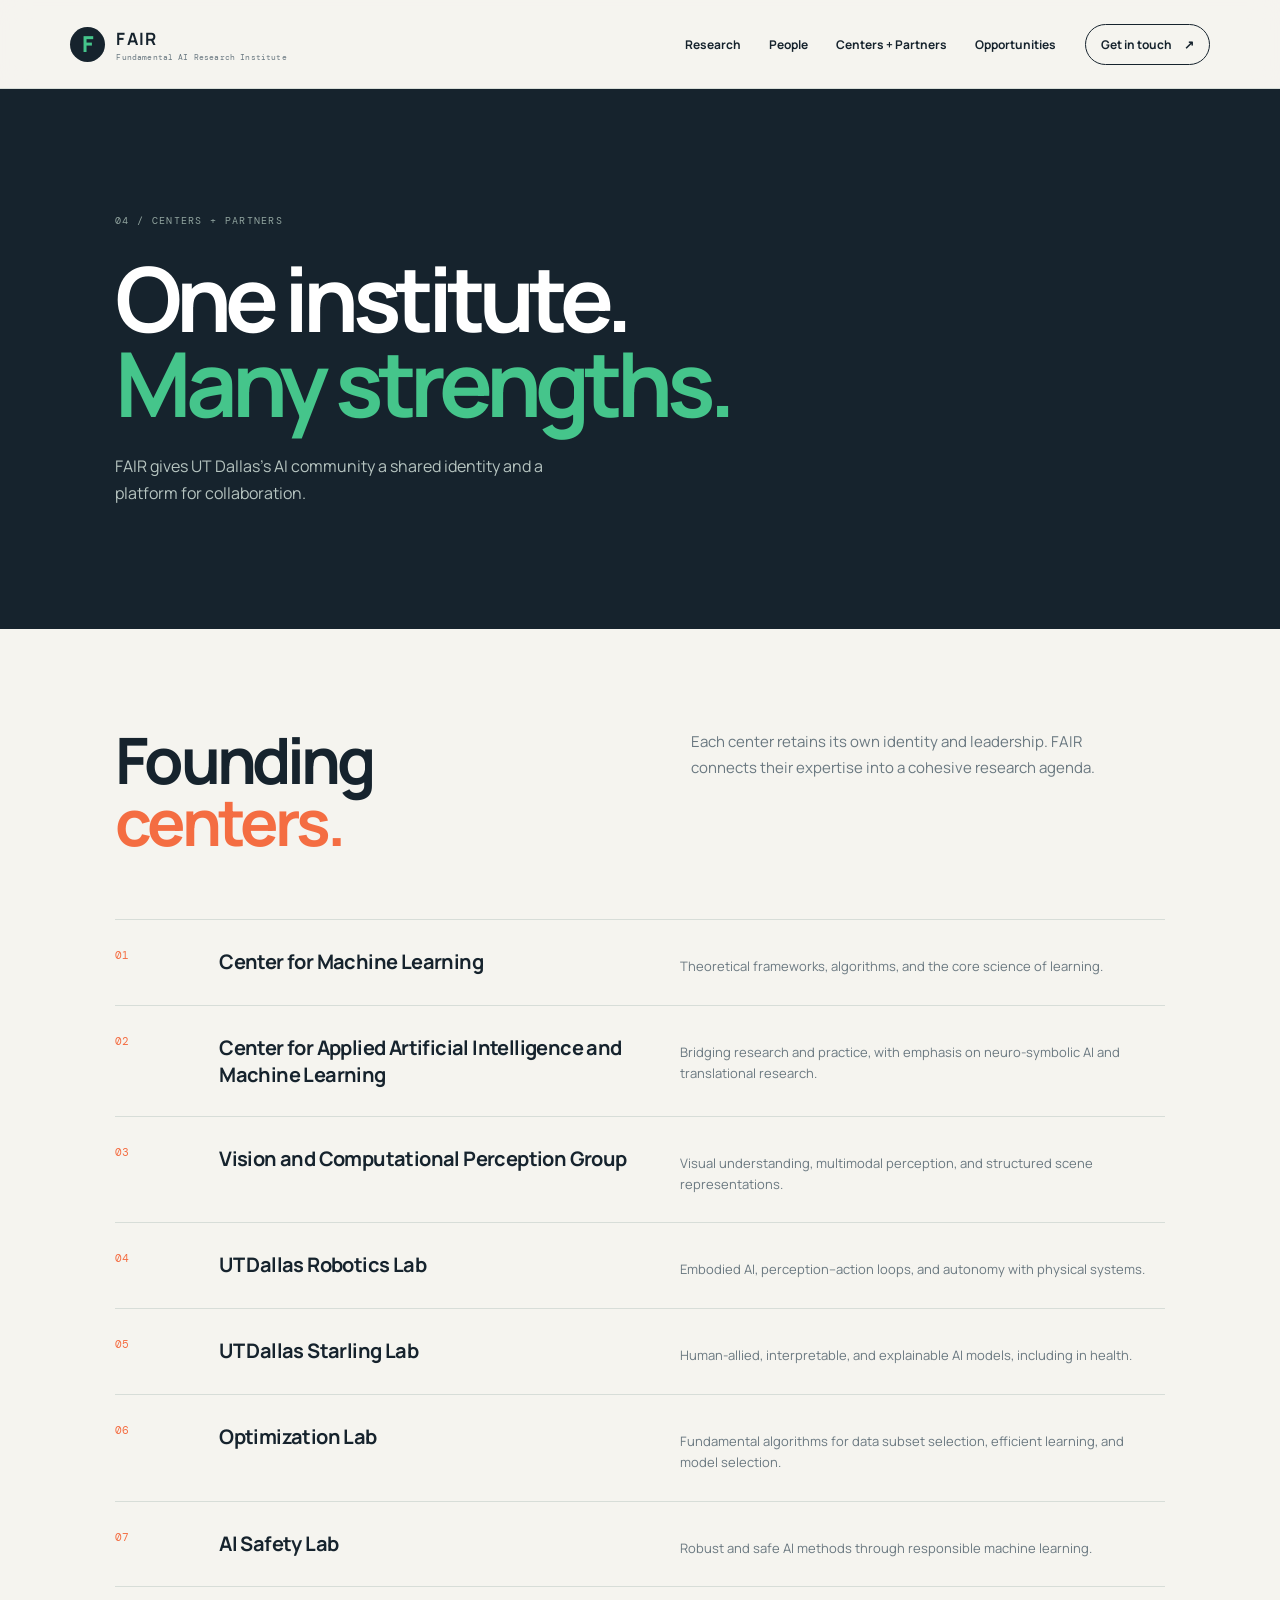
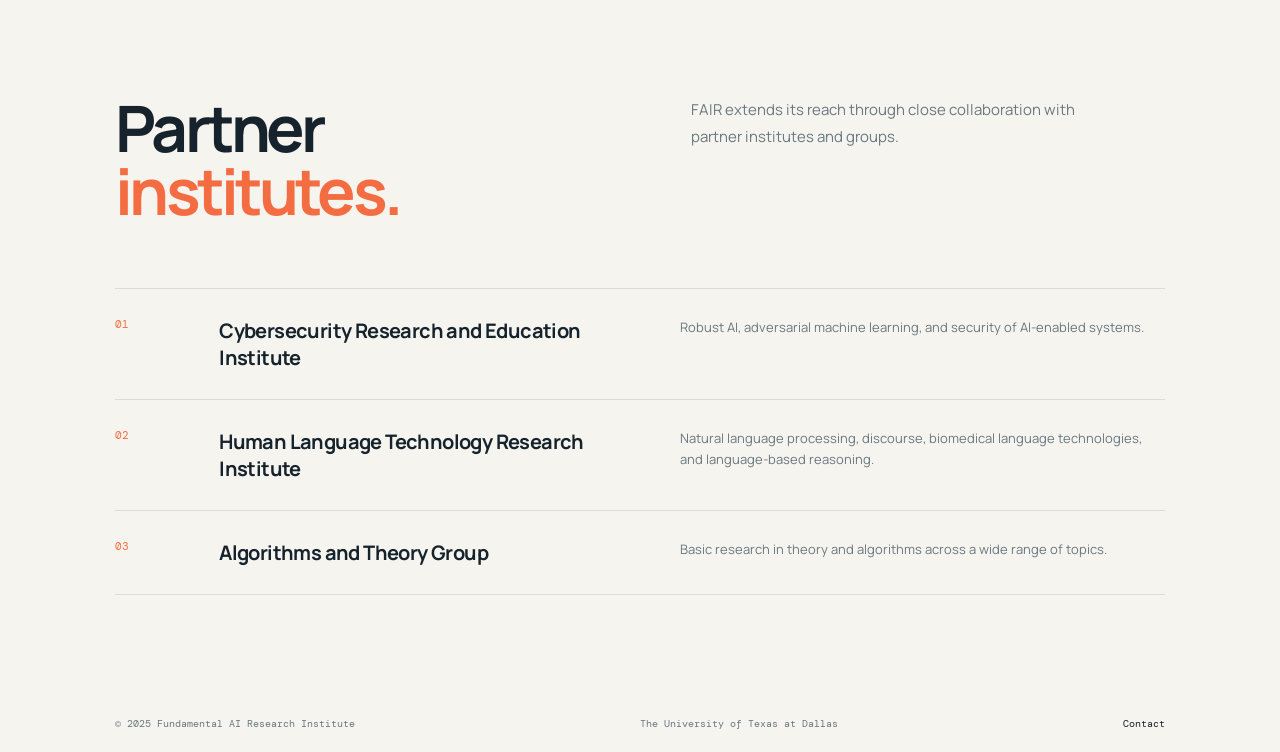
==== centers.html @ d948d8c0 "Split FAIR site into proposal-based pages" ====
<!doctype html><html lang="en"><head><meta charset="UTF-8"><meta name="viewport" content="width=device-width,initial-scale=1"><title>Centers + Partners — FAIR</title><link rel="preconnect" href="https://fonts.googleapis.com"><link rel="preconnect" href="https://fonts.gstatic.com" crossorigin><link href="https://fonts.googleapis.com/css2?family=DM+Mono:wght@400;500&family=Manrope:wght@400;500;600;700;800&display=swap" rel="stylesheet"><link rel="stylesheet" href="styles.css"></head><body><div class="site-shell"><header class="topbar"><a class="brand" href="index.html"><span class="brand-mark">F</span><span><strong>FAIR</strong><small>Fundamental AI Research Institute</small></span></a><button class="menu-toggle" aria-label="Toggle menu" aria-expanded="false"><span></span><span></span></button><nav class="nav"><a href="research.html">Research</a><a href="people.html">People</a><a class="active" href="centers.html">Centers + Partners</a><a href="opportunities.html">Opportunities</a><a class="nav-contact" href="contact.html">Get in touch <span>↗</span></a></nav></header><main><section class="subhero compact"><div class="section-label">04 / Centers + partners</div><h1>One institute.<br><em>Many strengths.</em></h1><p>FAIR gives UT Dallas’s AI community a shared identity and a platform for collaboration.</p></section><section class="content-page"><div class="intro-band"><h2>Founding<br><em>centers.</em></h2><p>Each center retains its own identity and leadership. FAIR connects their expertise into a cohesive research agenda.</p></div><div class="entity-list"><div><span>01</span><h3>Center for Machine Learning</h3><p>Theoretical frameworks, algorithms, and the core science of learning.</p></div><div><span>02</span><h3>Center for Applied Artificial Intelligence and Machine Learning</h3><p>Bridging research and practice, with emphasis on neuro-symbolic AI and translational research.</p></div><div><span>03</span><h3>Vision and Computational Perception Group</h3><p>Visual understanding, multimodal perception, and structured scene representations.</p></div><div><span>04</span><h3>UT Dallas Robotics Lab</h3><p>Embodied AI, perception–action loops, and autonomy with physical systems.</p></div><div><span>05</span><h3>UT Dallas Starling Lab</h3><p>Human-allied, interpretable, and explainable AI models, including in health.</p></div><div><span>06</span><h3>Optimization Lab</h3><p>Fundamental algorithms for data subset selection, efficient learning, and model selection.</p></div><div><span>07</span><h3>AI Safety Lab</h3><p>Robust and safe AI methods through responsible machine learning.</p></div></div><div class="intro-band partner-intro"><h2>Partner<br><em>institutes.</em></h2><p>FAIR extends its reach through close collaboration with partner institutes and groups.</p></div><div class="entity-list partner-list"><div><span>01</span><h3>Cybersecurity Research and Education Institute</h3><p>Robust AI, adversarial machine learning, and security of AI-enabled systems.</p></div><div><span>02</span><h3>Human Language Technology Research Institute</h3><p>Natural language processing, discourse, biomedical language technologies, and language-based reasoning.</p></div><div><span>03</span><h3>Algorithms and Theory Group</h3><p>Basic research in theory and algorithms across a wide range of topics.</p></div></div></section></main><footer class="footer"><span>© 2025 Fundamental AI Research Institute</span><span>The University of Texas at Dallas</span><a href="contact.html">Contact</a></footer></div><script src="app.js"></script></body></html>
---- styles.css ----
:root{--ink:#16232d;--muted:#6a7880;--paper:#f5f4ef;--green:#45c58b;--mint:#d8f1e5;--line:#d7ddd8;--orange:#f46d42}*{box-sizing:border-box}html{scroll-behavior:smooth}body{margin:0;background:var(--paper);color:var(--ink);font-family:Manrope,Arial,sans-serif}a{color:inherit;text-decoration:none}.site-shell{max-width:1600px;margin:auto;overflow:hidden}.topbar{height:89px;padding:0 5.5vw;display:flex;align-items:center;justify-content:space-between;border-bottom:1px solid var(--line);background:rgba(245,244,239,.92);position:sticky;top:0;z-index:10;backdrop-filter:blur(14px)}.brand{display:flex;align-items:center;gap:11px}.brand-mark{display:grid;place-items:center;width:35px;height:35px;background:var(--ink);color:var(--green);font-size:22px;font-weight:800;border-radius:50%}.brand strong{display:block;font-size:17px;letter-spacing:.08em}.brand small{display:block;font-family:"DM Mono",monospace;font-size:8px;color:var(--muted);letter-spacing:.02em;margin-top:2px}.nav{display:flex;align-items:center;gap:2.2vw;font-size:12px;font-weight:700}.nav a{transition:color .2s}.nav a:hover,.text-link:hover{color:var(--orange)}.nav-contact{border:1px solid var(--ink);padding:11px 15px;border-radius:30px}.nav-contact span,.button span,.text-link span{margin-left:10px}.menu-toggle{display:none}.page-section{padding:115px 9vw}.hero{min-height:690px;padding-top:115px;position:relative;display:flex;justify-content:space-between;align-items:center}.eyebrow,.section-label{font-family:"DM Mono",monospace;text-transform:uppercase;font-size:10px;letter-spacing:.13em;color:var(--muted)}.eyebrow span{color:var(--green);padding:0 8px}.hero h1{font-size:clamp(48px,6vw,92px);line-height:.98;letter-spacing:-.065em;margin:30px 0 27px;font-weight:700}.hero h1 em,.section-heading em,.display-copy,.dark-band em,.partnership-content em,.education em,.news em,.contact em{color:var(--orange);font-style:normal}.hero-intro{max-width:470px;font-size:16px;line-height:1.65;color:#516168;margin-bottom:34px}.button{display:inline-flex;align-items:center;padding:15px 20px;border-radius:30px;font-size:12px;font-weight:800;transition:transform .2s,background .2s}.button:hover{transform:translateY(-3px)}.button-dark{background:var(--ink);color:white}.button-dark:hover{background:#243740}.hero-visual{width:min(44vw,570px);height:min(44vw,570px);min-width:370px;position:relative;background:var(--mint);border-radius:50%}.orbit{border:1px solid rgba(22,35,45,.19);border-radius:50%;position:absolute;inset:15%}.orbit-two{inset:25%;border-style:dashed}.orbit-three{inset:39%;border-color:var(--orange)}.core{position:absolute;left:50%;top:50%;transform:translate(-50%,-50%);width:115px;height:115px;border-radius:50%;display:grid;place-content:center;text-align:center;background:var(--ink);color:white;font-size:29px;line-height:.7;font-weight:800;letter-spacing:-.08em}.core span{font:9px "DM Mono";color:var(--green);letter-spacing:.08em;margin-top:11px}.constellation{position:absolute;inset:4%;width:92%;height:92%;fill:none;stroke:var(--ink);stroke-width:1}.node{position:absolute;background:var(--paper);border:1px solid var(--ink);padding:8px 12px;border-radius:20px;font:10px "DM Mono"}.node-a{top:13%;left:17%}.node-b{top:29%;right:9%}.node-c{bottom:18%;left:9%}.node-d{bottom:9%;right:24%}.scroll-cue{position:absolute;bottom:44px;left:9vw;display:flex;gap:10px;align-items:center;color:var(--muted);font:10px "DM Mono"}.scroll-cue span{display:block;width:28px;border-top:1px solid var(--orange)}.statement{border-top:1px solid var(--line);display:grid;grid-template-columns:25% 1fr;gap:4vw}.statement-content{max-width:850px}.display-copy{font-size:clamp(31px,4vw,58px);line-height:1.06;letter-spacing:-.05em;margin:0 0 38px;font-weight:700}.body-copy{max-width:510px;font-size:15px;line-height:1.75;color:var(--muted)}.section-heading{display:flex;justify-content:space-between;align-items:flex-end;margin-bottom:60px}.section-heading h2,.partnership-content h2,.education h2,.news h2,.contact h2{font-size:clamp(40px,5vw,72px);line-height:.98;letter-spacing:-.06em;margin:24px 0 0}.section-heading>p{max-width:380px;color:var(--muted);font-size:14px;line-height:1.7;margin:0}.research{background:#e9eee9}.research-grid{display:grid;grid-template-columns:repeat(3,1fr);gap:1px;background:var(--line);border:1px solid var(--line)}.research-card{min-height:250px;background:var(--paper);padding:28px 30px;position:relative;transition:background .25s,transform .25s}.research-card:hover{background:var(--mint);transform:translateY(-4px);z-index:1}.research-card.featured{background:var(--ink);color:white}.research-card.featured p{color:#b9c5c2}.card-number,.people-list span,.opportunity-stack span{font:10px "DM Mono";color:var(--orange)}.research-card h3{font-size:25px;letter-spacing:-.04em;margin:62px 0 12px}.research-card p{font-size:13px;line-height:1.6;color:var(--muted);max-width:240px}.card-arrow{position:absolute;right:29px;top:26px;font-size:18px}.people{background:var(--paper)}.people-list{border-top:1px solid var(--ink)}.people-list>div{display:grid;grid-template-columns:8% 45% 1fr;align-items:center;padding:24px 0;border-bottom:1px solid var(--line)}.people-list h3{margin:0;font-size:22px;letter-spacing:-.04em}.people-list p{margin:0;color:var(--muted);font-size:12px}.pending-note{font:10px "DM Mono";color:var(--muted);margin-top:28px}.dark-band{background:var(--ink);color:white}.dark-band .section-label{color:#8ea29e}.dark-band-grid,.partnership-content,.education-grid{display:grid;grid-template-columns:1fr 1fr;gap:8vw;margin-top:25px}.dark-band h2{font-size:clamp(42px,5vw,76px);line-height:.98;letter-spacing:-.065em;margin:0}.dark-band p,.partnership-content p,.education p{color:#aebdb9;line-height:1.75;font-size:15px;max-width:400px}.text-link{display:inline-block;margin-top:30px;color:var(--green);font:12px "DM Mono"}.partner-lines{display:grid;grid-template-columns:repeat(4,1fr);gap:12px;border-top:1px solid #3a4b50;margin-top:115px;padding-top:20px;color:#93a5a2;font:10px "DM Mono"}.partnerships{background:var(--green)}.partnership-content h2{margin-top:25px}.partnership-content p{color:#245345}.partnership-content .small-copy{font-size:12px;margin-top:22px}.button-outline{border:1px solid var(--ink);margin-top:15px}.button-outline:hover{background:var(--ink);color:white}.education-grid{margin-top:25px}.education h2{margin:0}.opportunity-stack>div{display:grid;grid-template-columns:12% 1fr;grid-template-rows:auto auto;border-top:1px solid var(--line);padding:20px 0}.opportunity-stack span{grid-row:1 / 3}.opportunity-stack h3{font-size:20px;margin:0}.opportunity-stack p{font-size:12px;margin:5px 0 0}.news{background:#e9eee9}.news-intro{display:flex;justify-content:space-between;align-items:flex-end;margin-top:25px}.news-intro h2{margin:0}.news-intro p{color:var(--muted);font-size:14px;max-width:300px;line-height:1.6}.empty-news{margin-top:65px;min-height:160px;border-top:1px solid var(--line);display:flex;justify-content:space-between;align-items:flex-start;padding-top:20px}.empty-news span{color:var(--orange);font:10px "DM Mono";text-transform:uppercase}.empty-news p{color:var(--muted);font-size:13px}.contact{background:var(--orange);color:var(--ink);position:relative;overflow:hidden}.contact .section-label{color:#73402d}.contact h2{position:relative}.contact>p{position:relative;max-width:400px;font-size:15px;line-height:1.7;margin:35px 0}.button-light{background:var(--ink);color:white;position:relative}.contact-orb{position:absolute;right:-10%;top:3%;width:480px;height:480px;border:1px solid rgba(22,35,45,.3);border-radius:50%;box-shadow:0 0 0 70px rgba(22,35,45,.04),0 0 0 140px rgba(22,35,45,.04)}.contact-footer{border-top:1px solid rgba(22,35,45,.35);margin-top:120px;padding-top:18px;display:flex;justify-content:space-between;font:10px "DM Mono"}.footer{display:flex;justify-content:space-between;padding:22px 9vw;color:var(--muted);font:10px "DM Mono"}.footer a{color:var(--ink)}
@media(max-width:800px){.topbar{height:73px;padding:0 6vw}.menu-toggle{display:flex;background:none;border:0;flex-direction:column;gap:5px;padding:8px}.menu-toggle span{width:24px;border-top:2px solid var(--ink)}.nav{display:none;position:absolute;top:73px;left:0;right:0;padding:20px 6vw 25px;background:var(--paper);border-bottom:1px solid var(--line);flex-direction:column;align-items:flex-start;gap:20px}.nav.open{display:flex}.hero{padding-top:80px;display:block;min-height:auto}.hero h1{font-size:52px}.hero-visual{width:75vw;height:75vw;min-width:0;margin:65px auto 25px}.scroll-cue{display:none}.page-section{padding:80px 7vw}.statement{display:block}.statement .section-label{margin-bottom:35px}.section-heading,.news-intro{display:block}.section-heading>p{margin-top:28px}.research-grid{grid-template-columns:1fr 1fr}.research-card{min-height:220px;padding:22px}.research-card h3{font-size:21px;margin-top:47px}.people-list>div{grid-template-columns:12% 1fr;gap:10px}.people-list p{grid-column:2}.dark-band-grid,.partnership-content,.education-grid{grid-template-columns:1fr;gap:25px}.partner-lines{grid-template-columns:1fr 1fr;margin-top:70px;gap:20px}.contact-orb{right:-35%;top:15%;width:360px;height:360px}.contact-footer{margin-top:80px;gap:20px;flex-direction:column}.footer{padding:20px 7vw;gap:12px;flex-wrap:wrap}}
@media(max-width:480px){.research-grid{grid-template-columns:1fr}.hero-visual{width:86vw;height:86vw}.node{font-size:8px;padding:6px 8px}.brand small{font-size:7px}.hero h1{font-size:46px}}
.nav a.active{color:var(--orange)}.subhero{padding:125px 9vw 105px;background:var(--ink);color:white}.subhero .section-label{color:#91a49f}.subhero h1{font-size:clamp(52px,7vw,100px);line-height:.95;letter-spacing:-.07em;margin:28px 0}.subhero h1 em{color:var(--green);font-style:normal}.subhero>p{max-width:480px;color:#b6c4c0;font-size:16px;line-height:1.7}.subhero.compact{min-height:450px}.orange-hero{background:var(--orange);color:var(--ink)}.orange-hero .section-label{color:#72412f}.orange-hero h1 em{color:var(--ink)}.orange-hero>p{color:#51372f}.content-page{padding:100px 9vw}.intro-band{display:grid;grid-template-columns:1fr 1fr;gap:8vw;padding-bottom:65px;border-bottom:1px solid var(--line)}.intro-band h2{font-size:clamp(40px,5vw,70px);line-height:.98;letter-spacing:-.06em;margin:0}.intro-band h2 em{font-style:normal;color:var(--orange)}.intro-band p{max-width:410px;color:var(--muted);line-height:1.75;font-size:15px;margin:0}.thrust-list article,.entity-list>div,.partnership-rows>div{display:grid;grid-template-columns:8% 1fr 22%;gap:20px;padding:28px 0;border-bottom:1px solid var(--line);align-items:start}.thrust-list article>span,.entity-list span,.partnership-rows>div>span{font:11px "DM Mono";color:var(--orange)}.thrust-list h3,.entity-list h3,.partnership-rows h3{margin:0;font-size:20px;letter-spacing:-.03em}.thrust-list p,.entity-list p,.partnership-rows p{color:var(--muted);font-size:13px;line-height:1.6;margin:8px 0 0;max-width:600px}.thrust-list b{font:11px "DM Mono";font-weight:400;color:var(--muted);text-align:right}.people-group{padding:65px 0 0}.people-group>h2{font-size:clamp(30px,3vw,44px);letter-spacing:-.05em;margin:0 0 25px}.profile-grid{display:grid;grid-template-columns:1fr 1fr;gap:1px;background:var(--line)}.profile{background:var(--paper);padding:30px}.featured-profile{background:var(--mint)}.profile>span,.name-grid p,.group-intro{color:var(--muted);font:10px "DM Mono";text-transform:uppercase;letter-spacing:.08em}.profile h3{font-size:30px;letter-spacing:-.05em;margin:45px 0 10px}.profile p{max-width:340px;color:#506168;font-size:13px;line-height:1.65}.name-grid{display:grid;grid-template-columns:repeat(3,1fr);gap:1px;background:var(--line);border:1px solid var(--line)}.name-grid>div{background:var(--paper);padding:23px}.name-grid h3{margin:0;font-size:17px}.name-grid p{font-size:9px;line-height:1.4;margin:8px 0 0;text-transform:none;letter-spacing:0}.group-intro{font-size:11px;line-height:1.7;text-transform:none;max-width:610px}.faculty-cloud{font-size:21px;line-height:1.9;letter-spacing:-.03em;max-width:1000px}.partner-intro{margin-top:110px}.entity-list>div{grid-template-columns:8% 42% 1fr}.partner-list p{margin-top:0}.opportunity-cards{display:grid;grid-template-columns:repeat(3,1fr);gap:1px;background:var(--line);margin-top:65px}.opportunity-cards article{background:var(--paper);padding:28px;min-height:225px}.opportunity-cards span{font:11px "DM Mono";color:var(--orange)}.opportunity-cards h3{margin:58px 0 10px;font-size:20px}.opportunity-cards p{color:var(--muted);font-size:13px;line-height:1.6;margin:0}.callout,.application-band{background:var(--green);margin-top:80px;padding:45px}.callout>span{font:10px "DM Mono";text-transform:uppercase}.callout h2,.application-band h2{font-size:clamp(37px,4vw,60px);letter-spacing:-.06em;line-height:.98;margin:28px 0}.partnership-rows{margin-top:65px}.partnership-rows>div{grid-template-columns:8% 1fr}.application-band{background:var(--orange)}.application-band p{max-width:380px;color:#51372f;font-size:14px;line-height:1.7;margin:0 0 25px}.large-empty{padding:80px 0 140px;display:block}.large-empty h2{font-size:clamp(45px,6vw,82px);line-height:.95;letter-spacing:-.07em;margin:40px 0 25px}.large-empty h2 em{color:var(--orange);font-style:normal}.large-empty p{color:var(--muted);font-size:15px}.contact-page{min-height:720px;padding-top:120px}.contact-page h1{font-size:clamp(52px,7vw,100px);line-height:.95;letter-spacing:-.07em;margin:28px 0}.contact-page h1 em{color:var(--ink);font-style:normal}.contact-page>p{max-width:420px;font-size:16px;line-height:1.7;margin:35px 0}.contact-details{display:grid;grid-template-columns:1fr 1fr;gap:8vw;border-top:1px solid rgba(22,35,45,.3);margin-top:120px;padding-top:20px}.contact-details span{font:10px "DM Mono";text-transform:uppercase}.contact-details p{font-size:13px;line-height:1.65}.contact-details small{font-size:10px}.contact-details a{text-decoration:underline}@media(max-width:800px){.subhero{padding:90px 7vw 75px;min-height:390px}.content-page{padding:70px 7vw}.intro-band,.profile-grid,.contact-details{grid-template-columns:1fr;gap:28px}.thrust-list article,.entity-list>div{grid-template-columns:12% 1fr}.thrust-list b{grid-column:2;text-align:left}.name-grid,.opportunity-cards{grid-template-columns:1fr 1fr}.opportunity-cards article{min-height:195px;padding:22px}.opportunity-cards h3{margin-top:38px;font-size:18px}.faculty-cloud{font-size:18px}.partner-intro{margin-top:75px}.partnership-rows>div{grid-template-columns:12% 1fr}.contact-page{padding-top:90px}.contact-details{margin-top:85px}}@media(max-width:480px){.name-grid,.opportunity-cards{grid-template-columns:1fr}.faculty-cloud{font-size:16px}}
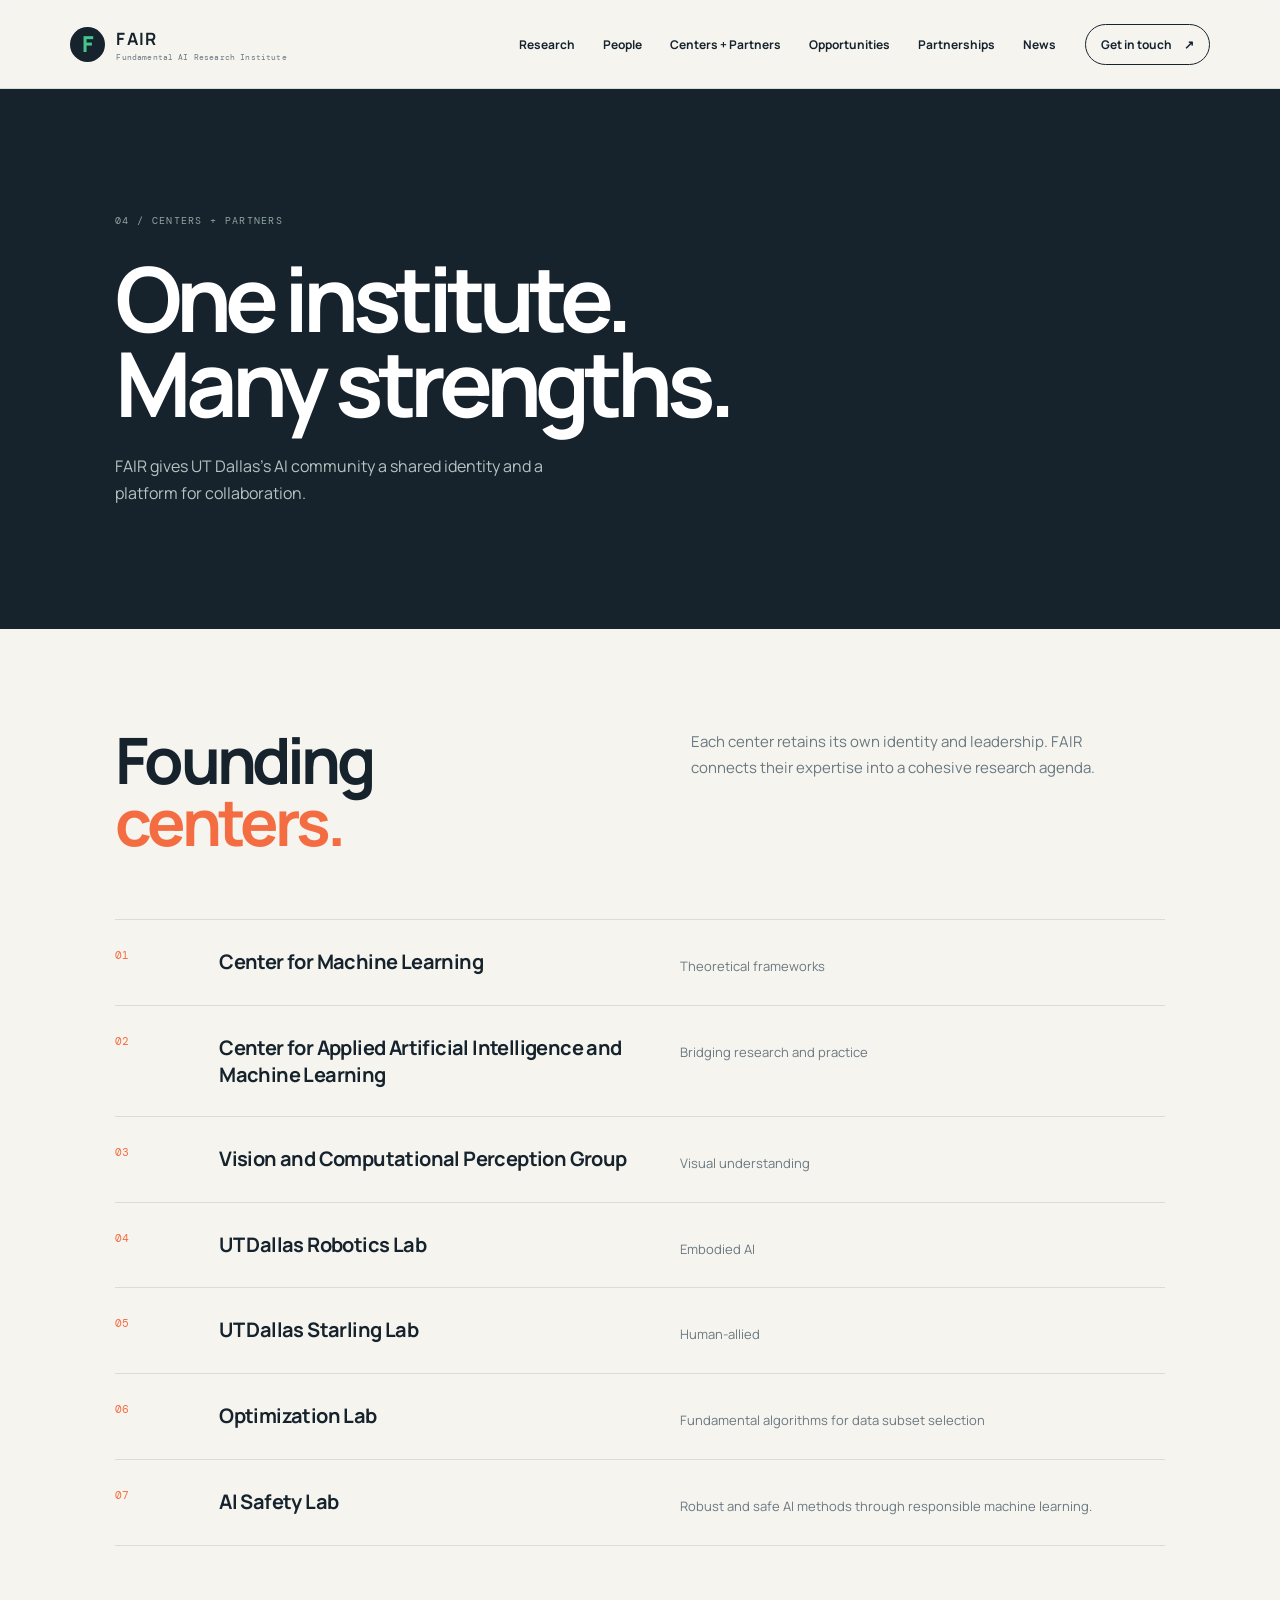
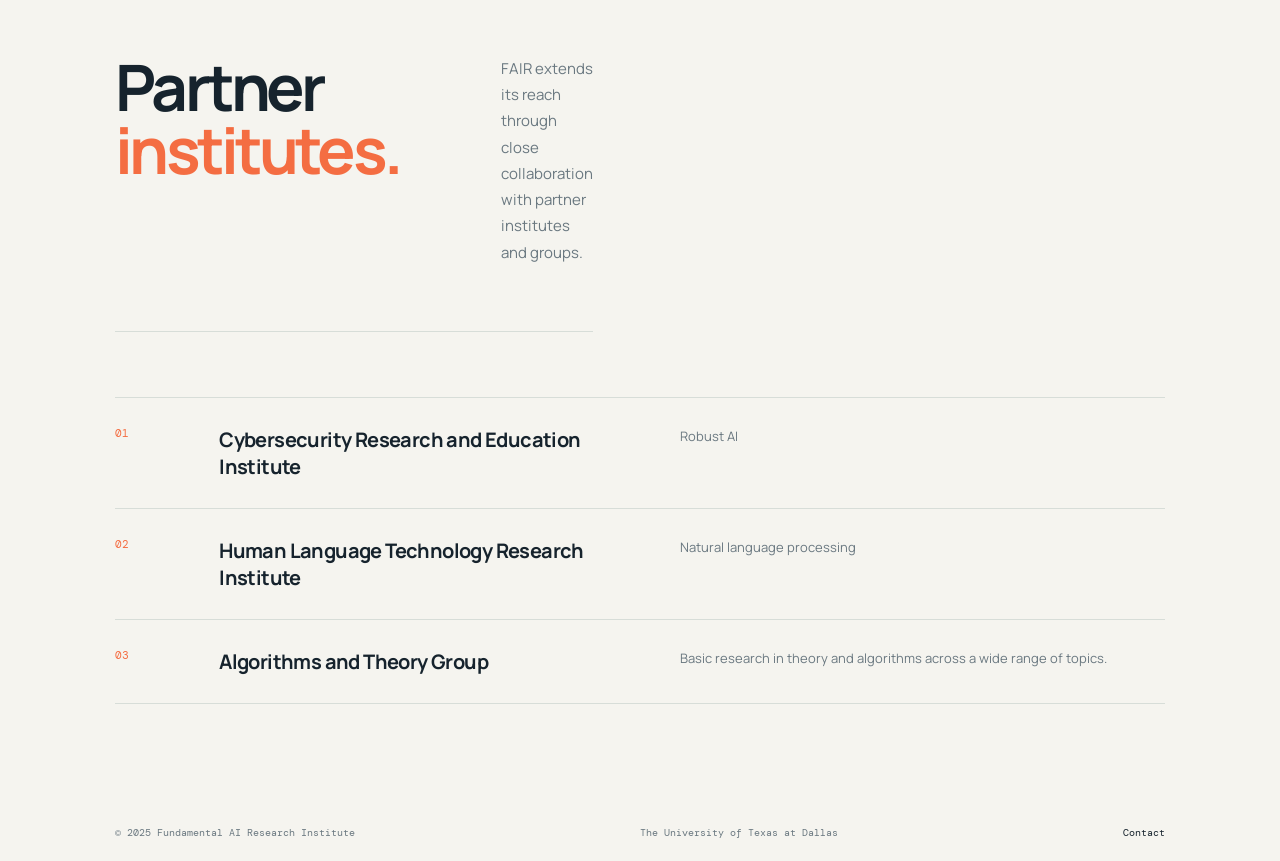
==== commit f7091c08: "Generate FAIR pages from editable YAML content" ====
--- a/centers.html
+++ b/centers.html
@@ -1 +1,61 @@
-<!doctype html><html lang="en"><head><meta charset="UTF-8"><meta name="viewport" content="width=device-width,initial-scale=1"><title>Centers + Partners — FAIR</title><link rel="preconnect" href="https://fonts.googleapis.com"><link rel="preconnect" href="https://fonts.gstatic.com" crossorigin><link href="https://fonts.googleapis.com/css2?family=DM+Mono:wght@400;500&family=Manrope:wght@400;500;600;700;800&display=swap" rel="stylesheet"><link rel="stylesheet" href="styles.css"></head><body><div class="site-shell"><header class="topbar"><a class="brand" href="index.html"><span class="brand-mark">F</span><span><strong>FAIR</strong><small>Fundamental AI Research Institute</small></span></a><button class="menu-toggle" aria-label="Toggle menu" aria-expanded="false"><span></span><span></span></button><nav class="nav"><a href="research.html">Research</a><a href="people.html">People</a><a class="active" href="centers.html">Centers + Partners</a><a href="opportunities.html">Opportunities</a><a class="nav-contact" href="contact.html">Get in touch <span>↗</span></a></nav></header><main><section class="subhero compact"><div class="section-label">04 / Centers + partners</div><h1>One institute.<br><em>Many strengths.</em></h1><p>FAIR gives UT Dallas’s AI community a shared identity and a platform for collaboration.</p></section><section class="content-page"><div class="intro-band"><h2>Founding<br><em>centers.</em></h2><p>Each center retains its own identity and leadership. FAIR connects their expertise into a cohesive research agenda.</p></div><div class="entity-list"><div><span>01</span><h3>Center for Machine Learning</h3><p>Theoretical frameworks, algorithms, and the core science of learning.</p></div><div><span>02</span><h3>Center for Applied Artificial Intelligence and Machine Learning</h3><p>Bridging research and practice, with emphasis on neuro-symbolic AI and translational research.</p></div><div><span>03</span><h3>Vision and Computational Perception Group</h3><p>Visual understanding, multimodal perception, and structured scene representations.</p></div><div><span>04</span><h3>UT Dallas Robotics Lab</h3><p>Embodied AI, perception–action loops, and autonomy with physical systems.</p></div><div><span>05</span><h3>UT Dallas Starling Lab</h3><p>Human-allied, interpretable, and explainable AI models, including in health.</p></div><div><span>06</span><h3>Optimization Lab</h3><p>Fundamental algorithms for data subset selection, efficient learning, and model selection.</p></div><div><span>07</span><h3>AI Safety Lab</h3><p>Robust and safe AI methods through responsible machine learning.</p></div></div><div class="intro-band partner-intro"><h2>Partner<br><em>institutes.</em></h2><p>FAIR extends its reach through close collaboration with partner institutes and groups.</p></div><div class="entity-list partner-list"><div><span>01</span><h3>Cybersecurity Research and Education Institute</h3><p>Robust AI, adversarial machine learning, and security of AI-enabled systems.</p></div><div><span>02</span><h3>Human Language Technology Research Institute</h3><p>Natural language processing, discourse, biomedical language technologies, and language-based reasoning.</p></div><div><span>03</span><h3>Algorithms and Theory Group</h3><p>Basic research in theory and algorithms across a wide range of topics.</p></div></div></section></main><footer class="footer"><span>© 2025 Fundamental AI Research Institute</span><span>The University of Texas at Dallas</span><a href="contact.html">Contact</a></footer></div><script src="app.js"></script></body></html>
+<!doctype html>
+<html lang="en">
+<head>
+  <meta charset="UTF-8">
+  <meta name="viewport" content="width=device-width, initial-scale=1">
+  <meta name="description" content="Fundamental AI Research Institute at The University of Texas at Dallas.">
+  <title>Centers + Partners — FAIR</title>
+  <link rel="preconnect" href="https://fonts.googleapis.com">
+  <link rel="preconnect" href="https://fonts.gstatic.com" crossorigin>
+  <link href="https://fonts.googleapis.com/css2?family=DM+Mono:wght@400;500&family=Manrope:wght@400;500;600;700;800&display=swap" rel="stylesheet">
+  <link rel="stylesheet" href="styles.css">
+</head>
+<body>
+  <div class="site-shell">
+    <header class="topbar">
+      <a class="brand" href="index.html" aria-label="FAIR home">
+        <span class="brand-mark">F</span>
+        <span><strong>FAIR</strong><small>Fundamental AI Research Institute</small></span>
+      </a>
+      <button class="menu-toggle" aria-label="Toggle menu" aria-expanded="false"><span></span><span></span></button>
+      <nav class="nav" aria-label="Main navigation">
+      <a href="research.html">Research </a>
+      <a href="people.html">People </a>
+      <a class="active" href="centers.html">Centers + Partners </a>
+      <a href="opportunities.html">Opportunities </a>
+      <a href="partnerships.html">Partnerships </a>
+      <a href="news.html">News </a>
+      <a class="nav-contact" href="contact.html">Get in touch <span>↗</span></a>
+      </nav>
+    </header>
+    <main>
+<section class="subhero compact">
+  <div class="section-label">04 / Centers + partners</div>
+  <h1>One institute.<br>Many strengths. </h1>
+  <p>FAIR gives UT Dallas’s AI community a shared identity and a platform for collaboration.</p>
+</section>
+<section class="content-page">
+  <div class="intro-band">
+  <h2>Founding<br><em>centers.</em></h2>
+  <p>Each center retains its own identity and leadership. FAIR connects their expertise into a cohesive research agenda.</p>
+</div>
+
+  <div class="entity-list"><div><span>01</span><h3>Center for Machine Learning</h3><p>Theoretical frameworks</p></div><div><span>02</span><h3>Center for Applied Artificial Intelligence and Machine Learning</h3><p>Bridging research and practice</p></div><div><span>03</span><h3>Vision and Computational Perception Group</h3><p>Visual understanding</p></div><div><span>04</span><h3>UT Dallas Robotics Lab</h3><p>Embodied AI</p></div><div><span>05</span><h3>UT Dallas Starling Lab</h3><p>Human-allied</p></div><div><span>06</span><h3>Optimization Lab</h3><p>Fundamental algorithms for data subset selection</p></div><div><span>07</span><h3>AI Safety Lab</h3><p>Robust and safe AI methods through responsible machine learning.</p></div></div>
+  <div class="intro-band partner-intro"><div class="intro-band">
+  <h2>Partner<br><em>institutes.</em></h2>
+  <p>FAIR extends its reach through close collaboration with partner institutes and groups.</p>
+</div>
+</div>
+  <div class="entity-list partner-list"><div><span>01</span><h3>Cybersecurity Research and Education Institute</h3><p>Robust AI</p></div><div><span>02</span><h3>Human Language Technology Research Institute</h3><p>Natural language processing</p></div><div><span>03</span><h3>Algorithms and Theory Group</h3><p>Basic research in theory and algorithms across a wide range of topics.</p></div></div>
+</section>
+
+    </main>
+    <footer class="footer">
+      <span>© 2025 Fundamental AI Research Institute</span>
+      <span>The University of Texas at Dallas</span>
+      <a href="contact.html">Contact</a>
+    </footer>
+  </div>
+  <script src="app.js"></script>
+</body>
+</html>
